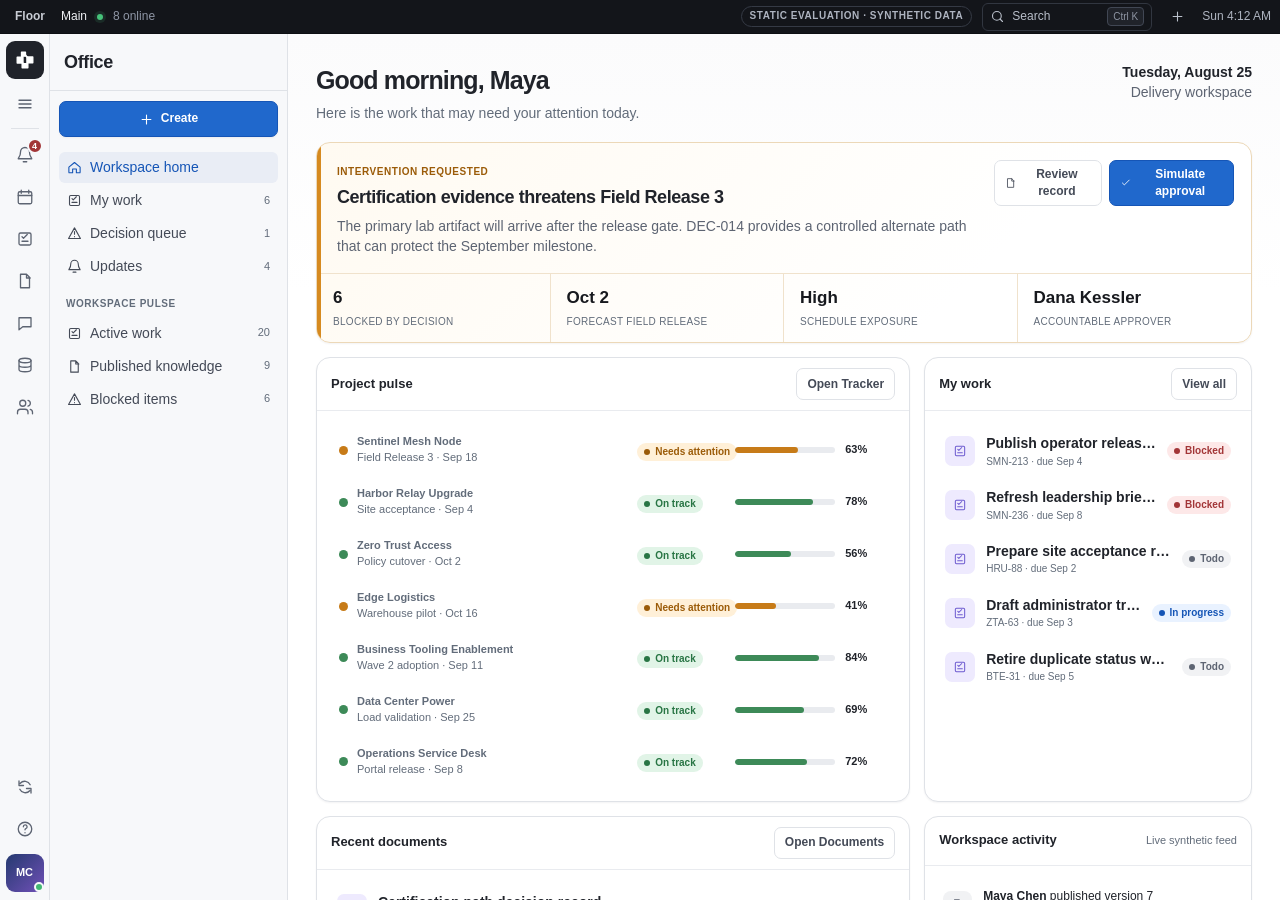
==== huly-demo.html @ 701b95dc "Add browser-only Huly-style evaluation workspace" ====
<!doctype html>
<html lang="en">
<head>
  <meta charset="utf-8">
  <meta name="viewport" content="width=device-width, initial-scale=1">
  <meta name="color-scheme" content="light">
  <meta http-equiv="Content-Security-Policy" content="default-src 'self'; img-src 'self' data:; style-src 'self' 'unsafe-inline'; script-src 'self'; connect-src 'none'; font-src 'self'; object-src 'none'; base-uri 'none'; form-action 'self'">
  <title>Huly-style Team Workspace — Static Evaluation</title>
  <link rel="stylesheet" href="huly-demo.css">
</head>
<body>
  <svg class="svg-sprite" aria-hidden="true">
    <symbol id="i-orbit" viewBox="0 0 24 24"><path d="M8.2 3.5h4.3v4.3H8.2zM14.1 8.7h6.4V15h-6.4zM3.5 9h6.3v6.3H3.5zM8.9 16.1h6.2v4.4H8.9z"/><path d="M11.8 5.7l4.7 5.7M7 12.2l5 6" fill="none" stroke="currentColor" stroke-width="1.7"/></symbol>
    <symbol id="i-menu" viewBox="0 0 24 24"><path d="M4 7h16M4 12h16M4 17h16"/></symbol>
    <symbol id="i-home" viewBox="0 0 24 24"><path d="M3 11.5L12 4l9 7.5v8a1 1 0 0 1-1 1h-5v-6H9v6H4a1 1 0 0 1-1-1z"/></symbol>
    <symbol id="i-bell" viewBox="0 0 24 24"><path d="M18 8a6 6 0 0 0-12 0c0 7-3 7-3 9h18c0-2-3-2-3-9M9.7 21h4.6"/></symbol>
    <symbol id="i-calendar" viewBox="0 0 24 24"><rect x="3" y="5" width="18" height="16" rx="2"/><path d="M7 3v4M17 3v4M3 10h18"/></symbol>
    <symbol id="i-tracker" viewBox="0 0 24 24"><rect x="4" y="4" width="16" height="16" rx="2"/><path d="M8 9l2 2 5-5M8 15h8"/></symbol>
    <symbol id="i-file" viewBox="0 0 24 24"><path d="M6 3h8l4 4v14H6zM14 3v5h5"/></symbol>
    <symbol id="i-chat" viewBox="0 0 24 24"><path d="M4 5h16v12H9l-5 4z"/></symbol>
    <symbol id="i-drive" viewBox="0 0 24 24"><ellipse cx="12" cy="6" rx="8" ry="3"/><path d="M4 6v6c0 1.7 3.6 3 8 3s8-1.3 8-3V6M4 12v6c0 1.7 3.6 3 8 3s8-1.3 8-3v-6"/></symbol>
    <symbol id="i-users" viewBox="0 0 24 24"><path d="M16 21v-2a4 4 0 0 0-4-4H6a4 4 0 0 0-4 4v2M9 11a4 4 0 1 0 0-8 4 4 0 0 0 0 8M22 21v-2a4 4 0 0 0-3-3.9M16 3.1a4 4 0 0 1 0 7.8"/></symbol>
    <symbol id="i-search" viewBox="0 0 24 24"><circle cx="11" cy="11" r="7"/><path d="M20 20l-4-4"/></symbol>
    <symbol id="i-plus" viewBox="0 0 24 24"><path d="M12 5v14M5 12h14"/></symbol>
    <symbol id="i-close" viewBox="0 0 24 24"><path d="M6 6l12 12M18 6L6 18"/></symbol>
    <symbol id="i-chevron" viewBox="0 0 24 24"><path d="M9 18l6-6-6-6"/></symbol>
    <symbol id="i-down" viewBox="0 0 24 24"><path d="M6 9l6 6 6-6"/></symbol>
    <symbol id="i-more" viewBox="0 0 24 24"><circle cx="5" cy="12" r="1"/><circle cx="12" cy="12" r="1"/><circle cx="19" cy="12" r="1"/></symbol>
    <symbol id="i-filter" viewBox="0 0 24 24"><path d="M4 6h16M7 12h10M10 18h4"/></symbol>
    <symbol id="i-list" viewBox="0 0 24 24"><path d="M9 6h11M9 12h11M9 18h11M4 6h.01M4 12h.01M4 18h.01"/></symbol>
    <symbol id="i-grid" viewBox="0 0 24 24"><rect x="4" y="4" width="6" height="6"/><rect x="14" y="4" width="6" height="6"/><rect x="4" y="14" width="6" height="6"/><rect x="14" y="14" width="6" height="6"/></symbol>
    <symbol id="i-clock" viewBox="0 0 24 24"><circle cx="12" cy="12" r="9"/><path d="M12 7v5l3 2"/></symbol>
    <symbol id="i-link" viewBox="0 0 24 24"><path d="M10 13a5 5 0 0 0 7.1.1l2-2a5 5 0 0 0-7.1-7.1l-1.1 1.1M14 11a5 5 0 0 0-7.1-.1l-2 2A5 5 0 0 0 12 20l1.1-1.1"/></symbol>
    <symbol id="i-star" viewBox="0 0 24 24"><path d="M12 3l2.8 5.7 6.2.9-4.5 4.4 1.1 6.2-5.6-3-5.6 3 1.1-6.2L3 9.6l6.2-.9z"/></symbol>
    <symbol id="i-history" viewBox="0 0 24 24"><path d="M3 12a9 9 0 1 0 3-6.7L3 8M3 3v5h5M12 7v5l4 2"/></symbol>
    <symbol id="i-paperclip" viewBox="0 0 24 24"><path d="M21 11.5L12.5 20a6 6 0 0 1-8.5-8.5L13 2.6a4 4 0 0 1 5.7 5.7l-9 9a2 2 0 0 1-2.8-2.8l8.2-8.2"/></symbol>
    <symbol id="i-check" viewBox="0 0 24 24"><path d="M5 12l4 4L19 6"/></symbol>
    <symbol id="i-alert" viewBox="0 0 24 24"><path d="M12 3L2.5 20h19zM12 9v4M12 17h.01"/></symbol>
    <symbol id="i-edit" viewBox="0 0 24 24"><path d="M4 20h4L19 9l-4-4L4 16zM13.5 6.5l4 4"/></symbol>
    <symbol id="i-send" viewBox="0 0 24 24"><path d="M3 11.5L21 3l-7 18-2.7-7.3zM11.3 13.7L21 3"/></symbol>
    <symbol id="i-reset" viewBox="0 0 24 24"><path d="M4 4v6h6M20 20v-6h-6M5.1 15a8 8 0 0 0 13.2 2M18.9 9A8 8 0 0 0 5.7 7"/></symbol>
    <symbol id="i-help" viewBox="0 0 24 24"><circle cx="12" cy="12" r="9"/><path d="M9.8 9a2.5 2.5 0 1 1 3.3 2.4c-.8.4-1.1.9-1.1 1.6M12 17h.01"/></symbol>
    <symbol id="i-spark" viewBox="0 0 24 24"><path d="M12 2l1.4 5.6L19 9l-5.6 1.4L12 16l-1.4-5.6L5 9l5.6-1.4zM19 16l.7 2.3L22 19l-2.3.7L19 22l-.7-2.3L16 19l2.3-.7z"/></symbol>
    <symbol id="i-component" viewBox="0 0 24 24"><path d="M12 2l4 3-4 3-4-3zM4 10l4 3-4 3-4-3zM20 10l4 3-4 3-4-3zM12 16l4 3-4 3-4-3z" transform="translate(0 -1) scale(.92) translate(1 1)"/></symbol>
    <symbol id="i-milestone" viewBox="0 0 24 24"><path d="M5 21V4M6 5h11l-2 4 2 4H6"/></symbol>
    <symbol id="i-template" viewBox="0 0 24 24"><rect x="4" y="3" width="16" height="18" rx="2"/><path d="M8 8h8M8 12h8M8 16h5"/></symbol>
  </svg>

  <div class="demo-app" id="demo-app">
    <header class="topbar">
      <div class="topbar-context">
        <button class="topbar-floor" type="button" data-action="go-office">Floor</button>
        <span>Main</span>
        <span class="presence-dot" aria-hidden="true"></span>
        <span class="presence-copy">8 online</span>
      </div>
      <div class="topbar-actions">
        <span class="demo-boundary">Static evaluation · synthetic data</span>
        <button class="icon-button search-trigger" type="button" data-action="global-search" aria-label="Search"><svg><use href="#i-search"></use></svg><span>Search</span><kbd>Ctrl K</kbd></button>
        <button class="icon-button" type="button" data-action="quick-create" aria-label="Create"><svg><use href="#i-plus"></use></svg></button>
        <span class="clock-copy" id="demo-clock">Tue 9:41</span>
      </div>
    </header>

    <div class="workspace-shell">
      <nav class="app-rail" aria-label="Workspace modules">
        <button class="brand-mark" type="button" data-module="office" aria-label="Office"><svg><use href="#i-orbit"></use></svg></button>
        <button class="rail-button" type="button" data-action="toggle-panel" aria-label="Toggle navigation" aria-controls="module-panel" aria-expanded="true"><svg><use href="#i-menu"></use></svg></button>
        <div class="rail-separator"></div>
        <button class="rail-button" type="button" data-module="inbox" aria-label="Inbox"><svg><use href="#i-bell"></use></svg><span class="rail-badge" id="inbox-badge">4</span></button>
        <button class="rail-button" type="button" data-module="planner" aria-label="Planner"><svg><use href="#i-calendar"></use></svg></button>
        <button class="rail-button" type="button" data-module="tracker" aria-label="Tracker"><svg><use href="#i-tracker"></use></svg></button>
        <button class="rail-button" type="button" data-module="documents" aria-label="Documents"><svg><use href="#i-file"></use></svg></button>
        <button class="rail-button" type="button" data-module="chat" aria-label="Chat"><svg><use href="#i-chat"></use></svg></button>
        <button class="rail-button" type="button" data-module="drive" aria-label="Drive"><svg><use href="#i-drive"></use></svg></button>
        <button class="rail-button" type="button" data-module="team" aria-label="Team"><svg><use href="#i-users"></use></svg></button>
        <div class="rail-spacer"></div>
        <button class="rail-button" type="button" data-action="reset-demo" aria-label="Reset demonstration"><svg><use href="#i-reset"></use></svg></button>
        <button class="rail-button" type="button" data-action="show-help" aria-label="Demo help"><svg><use href="#i-help"></use></svg></button>
        <button class="avatar-button" type="button" data-module="team" aria-label="Maya Chen profile"><span>MC</span><i></i></button>
      </nav>

      <aside class="module-panel" id="module-panel" aria-label="Module navigation"></aside>
      <main class="module-content" id="module-content" tabindex="-1"></main>
    </div>
  </div>

  <div class="overlay drawer-overlay" id="drawer-overlay" hidden>
    <button class="overlay-scrim" type="button" data-action="close-drawer" aria-label="Close details"></button>
    <aside class="detail-drawer" id="detail-drawer" role="dialog" aria-modal="true" aria-labelledby="drawer-title"></aside>
  </div>

  <div class="overlay modal-overlay" id="modal-overlay" hidden>
    <button class="overlay-scrim" type="button" data-action="close-modal" aria-label="Close dialog"></button>
    <section class="modal-card" id="modal-card" role="dialog" aria-modal="true" aria-labelledby="modal-title"></section>
  </div>

  <div class="toast-region" id="toast-region" aria-live="polite" aria-atomic="true"></div>
  <script src="huly-demo.js"></script>
</body>
</html>
---- huly-demo.css ----
:root {
  --ink-950: #17191e;
  --ink-900: #20232a;
  --ink-800: #2e323b;
  --ink-700: #444a57;
  --ink-600: #5d6472;
  --ink-500: #626c7a;
  --ink-400: #6f7987;
  --ink-300: #c4c9d1;
  --ink-200: #dfe2e7;
  --ink-150: #e9ebef;
  --ink-100: #f1f2f4;
  --ink-50: #f7f8fa;
  --paper: #ffffff;
  --blue-700: #1555b6;
  --blue-600: #2068cc;
  --blue-500: #397ee1;
  --blue-100: #e9f2ff;
  --blue-50: #f4f8ff;
  --violet-600: #6d5bd0;
  --violet-100: #eeeafe;
  --teal-700: #176f65;
  --teal-100: #dff4ef;
  --amber-700: #9b5b08;
  --amber-100: #fff0d8;
  --red-700: #a23537;
  --red-100: #fde8e8;
  --green-700: #287544;
  --green-100: #e1f4e7;
  --shadow-xs: 0 1px 2px rgb(21 24 31 / 5%);
  --shadow-sm: 0 4px 14px rgb(21 24 31 / 8%);
  --shadow-md: 0 18px 50px rgb(21 24 31 / 16%);
  --radius-sm: 6px;
  --radius-md: 10px;
  --radius-lg: 14px;
  --topbar-height: 34px;
  --rail-width: 50px;
  --panel-width: 238px;
  --font-ui: "Segoe UI Variable", "Segoe UI", Inter, ui-sans-serif, -apple-system, BlinkMacSystemFont, sans-serif;
}

* {
  box-sizing: border-box;
}

html,
body {
  min-width: 320px;
  min-height: 100%;
  margin: 0;
  background: var(--ink-100);
  color: var(--ink-900);
  font-family: var(--font-ui);
  font-size: 14px;
  line-height: 1.45;
}

body {
  min-height: 100vh;
  overflow: hidden;
}

button,
input,
select,
textarea {
  color: inherit;
  font: inherit;
}

button {
  cursor: pointer;
}

button:focus-visible,
input:focus-visible,
select:focus-visible,
textarea:focus-visible,
[tabindex]:focus-visible {
  outline: 2px solid var(--blue-500);
  outline-offset: 2px;
}

a {
  color: var(--blue-700);
  text-decoration: none;
}

svg {
  width: 18px;
  height: 18px;
  fill: none;
  stroke: currentColor;
  stroke-linecap: round;
  stroke-linejoin: round;
  stroke-width: 1.75;
}

.svg-sprite {
  position: absolute;
  width: 0;
  height: 0;
  overflow: hidden;
}

.demo-app {
  min-height: 100vh;
  background: var(--paper);
}

.topbar {
  position: relative;
  z-index: 20;
  display: flex;
  height: var(--topbar-height);
  align-items: center;
  justify-content: space-between;
  border-bottom: 1px solid #0d0f13;
  background: #13151a;
  color: #eef0f4;
  font-size: 12px;
}

.topbar-context,
.topbar-actions {
  display: flex;
  height: 100%;
  align-items: center;
  gap: 10px;
}

.topbar-context {
  padding-left: 9px;
}

.topbar-floor {
  border: 0;
  background: transparent;
  color: #c8ccd4;
  font-weight: 650;
}

.topbar-floor:hover {
  color: white;
}

.presence-dot {
  width: 6px;
  height: 6px;
  border-radius: 50%;
  background: #46c27a;
  box-shadow: 0 0 0 3px rgb(70 194 122 / 13%);
}

.presence-copy {
  color: #8f96a5;
}

.topbar-actions {
  padding-right: 9px;
}

.demo-boundary {
  display: inline-flex;
  align-items: center;
  border: 1px solid #353a45;
  border-radius: 999px;
  padding: 2px 8px;
  color: #aeb4c0;
  font-size: 10px;
  font-weight: 700;
  letter-spacing: .055em;
  text-transform: uppercase;
}

.icon-button {
  display: inline-flex;
  min-width: 30px;
  height: 28px;
  align-items: center;
  justify-content: center;
  gap: 7px;
  border: 0;
  border-radius: var(--radius-sm);
  background: transparent;
  color: #bac0cb;
}

.icon-button:hover {
  background: #242832;
  color: white;
}

.icon-button svg {
  width: 15px;
  height: 15px;
}

.search-trigger {
  min-width: 170px;
  justify-content: flex-start;
  border: 1px solid #313640;
  padding: 0 7px;
}

.search-trigger span {
  color: #b8bec9;
}

.search-trigger kbd {
  margin-left: auto;
  border: 1px solid #414754;
  border-radius: 4px;
  padding: 0 5px;
  background: #20232a;
  color: #8e95a3;
  font: 10px/17px var(--font-ui);
}

.clock-copy {
  min-width: 58px;
  color: #aeb4c0;
  text-align: right;
}

.workspace-shell {
  display: grid;
  height: calc(100vh - var(--topbar-height));
  grid-template-columns: var(--rail-width) var(--panel-width) minmax(0, 1fr);
  overflow: hidden;
}

.app-rail {
  z-index: 12;
  display: flex;
  min-height: 0;
  flex-direction: column;
  align-items: center;
  gap: 4px;
  border-right: 1px solid var(--ink-200);
  background: var(--ink-50);
  padding: 7px 5px 8px;
}

.brand-mark,
.rail-button,
.avatar-button {
  position: relative;
  display: grid;
  width: 38px;
  height: 38px;
  flex: 0 0 auto;
  place-items: center;
  border: 0;
  border-radius: 9px;
  background: transparent;
  color: var(--ink-600);
}

.brand-mark {
  margin-bottom: 2px;
  background: var(--ink-900);
  color: white;
}

.brand-mark svg {
  width: 22px;
  height: 22px;
  fill: currentColor;
  stroke-width: 1.5;
}

.rail-button:hover,
.rail-button.is-active {
  background: var(--ink-150);
  color: var(--ink-900);
}

.rail-button.is-active::before {
  position: absolute;
  left: -5px;
  width: 3px;
  height: 22px;
  border-radius: 0 3px 3px 0;
  background: var(--blue-600);
  content: "";
}

.rail-separator {
  width: 28px;
  height: 1px;
  margin: 1px 0 3px;
  background: var(--ink-200);
}

.rail-badge {
  position: absolute;
  top: 2px;
  right: 1px;
  display: grid;
  min-width: 16px;
  height: 16px;
  place-items: center;
  border: 2px solid var(--ink-50);
  border-radius: 999px;
  background: var(--red-700);
  color: white;
  font-size: 9px;
  font-style: normal;
  font-weight: 750;
  line-height: 1;
}

.rail-spacer {
  flex: 1;
}

.avatar-button {
  margin-top: 2px;
  background: linear-gradient(135deg, #253a70, #7050b7);
  color: white;
  font-size: 11px;
  font-weight: 750;
}

.avatar-button i {
  position: absolute;
  right: 0;
  bottom: 0;
  width: 10px;
  height: 10px;
  border: 2px solid var(--ink-50);
  border-radius: 50%;
  background: #41b773;
}

.module-panel {
  min-width: 0;
  overflow: hidden auto;
  border-right: 1px solid var(--ink-200);
  background: var(--ink-50);
  scrollbar-width: thin;
}

.module-panel-head {
  position: sticky;
  top: 0;
  z-index: 3;
  display: flex;
  min-height: 57px;
  align-items: center;
  justify-content: space-between;
  border-bottom: 1px solid var(--ink-200);
  background: rgb(247 248 250 / 96%);
  padding: 0 14px;
  backdrop-filter: blur(8px);
}

.module-panel-head h1 {
  margin: 0;
  font-size: 18px;
  letter-spacing: -.02em;
}

.panel-body {
  padding: 10px 9px 20px;
}

.primary-action {
  display: flex;
  width: 100%;
  height: 36px;
  align-items: center;
  justify-content: center;
  gap: 7px;
  border: 1px solid var(--blue-700);
  border-radius: 7px;
  background: var(--blue-600);
  box-shadow: var(--shadow-xs);
  color: white;
  font-size: 12px;
  font-weight: 680;
}

.primary-action:hover {
  background: var(--blue-700);
}

.primary-action svg {
  width: 15px;
  height: 15px;
}

.panel-section {
  margin-top: 15px;
}

.panel-section-label {
  display: flex;
  align-items: center;
  justify-content: space-between;
  margin: 0 7px 6px;
  color: var(--ink-500);
  font-size: 10px;
  font-weight: 760;
  letter-spacing: .055em;
  text-transform: uppercase;
}

.panel-add {
  display: grid;
  width: 22px;
  height: 22px;
  place-items: center;
  border: 0;
  border-radius: 5px;
  background: transparent;
  color: var(--ink-500);
}

.panel-add:hover {
  background: var(--ink-150);
  color: var(--ink-900);
}

.panel-add svg {
  width: 13px;
  height: 13px;
}

.panel-nav,
.project-tree,
.channel-list,
.page-tree {
  display: grid;
  gap: 2px;
}

.panel-row,
.project-row,
.tree-row,
.channel-row {
  display: flex;
  width: 100%;
  min-height: 31px;
  align-items: center;
  gap: 8px;
  border: 0;
  border-radius: 6px;
  background: transparent;
  color: var(--ink-700);
  padding: 5px 8px;
  text-align: left;
}

.panel-row:hover,
.panel-row.is-active,
.project-row:hover,
.project-row.is-active,
.tree-row:hover,
.tree-row.is-active,
.channel-row:hover,
.channel-row.is-active {
  background: #e9edf5;
  color: var(--ink-950);
}

.panel-row.is-active,
.project-row.is-active,
.tree-row.is-active,
.channel-row.is-active {
  color: var(--blue-700);
}

.panel-row svg,
.tree-row svg,
.channel-row svg {
  width: 15px;
  height: 15px;
  flex: 0 0 auto;
}

.row-count {
  margin-left: auto;
  color: var(--ink-500);
  font-size: 11px;
  font-variant-numeric: tabular-nums;
}

.project-row {
  font-size: 12px;
  font-weight: 650;
}

.project-color {
  width: 16px;
  height: 16px;
  flex: 0 0 auto;
  border: 1px solid rgb(0 0 0 / 7%);
  border-radius: 4px;
  background: var(--project-color, #dde5f5);
}

.project-name,
.tree-row span,
.channel-row span {
  min-width: 0;
  overflow: hidden;
  text-overflow: ellipsis;
  white-space: nowrap;
}

.project-subnav {
  display: grid;
  gap: 1px;
  margin: 1px 0 5px 17px;
  padding-left: 7px;
  border-left: 1px solid var(--ink-200);
}

.project-subnav .tree-row {
  min-height: 28px;
  font-size: 11px;
}

.tree-indent-1 {
  padding-left: 22px;
}

.tree-indent-2 {
  padding-left: 38px;
}

.channel-hash {
  width: 17px;
  color: var(--ink-500);
  font-weight: 700;
  text-align: center;
}

.module-content {
  min-width: 0;
  overflow: auto;
  background: var(--paper);
  scrollbar-width: thin;
}

.content-page {
  min-height: 100%;
  background: var(--paper);
}

.content-header {
  position: sticky;
  top: 0;
  z-index: 8;
  display: flex;
  min-height: 57px;
  align-items: center;
  justify-content: space-between;
  gap: 16px;
  border-bottom: 1px solid var(--ink-200);
  background: rgb(255 255 255 / 95%);
  padding: 0 18px;
  backdrop-filter: blur(10px);
}

.header-title-wrap {
  min-width: 0;
}

.content-header h2 {
  margin: 0;
  overflow: hidden;
  font-size: 17px;
  font-weight: 690;
  letter-spacing: -.018em;
  text-overflow: ellipsis;
  white-space: nowrap;
}

.header-eyebrow {
  margin-bottom: 1px;
  color: var(--ink-500);
  font-size: 10px;
  font-weight: 720;
  letter-spacing: .04em;
  text-transform: uppercase;
}

.header-actions,
.toolbar-actions,
.inline-actions {
  display: flex;
  align-items: center;
  gap: 7px;
}

.button,
.ghost-button,
.soft-button,
.danger-button {
  display: inline-flex;
  min-height: 32px;
  align-items: center;
  justify-content: center;
  gap: 6px;
  border-radius: 7px;
  padding: 5px 10px;
  font-size: 12px;
  font-weight: 640;
}

.button {
  border: 1px solid var(--blue-700);
  background: var(--blue-600);
  color: white;
}

.button:hover {
  background: var(--blue-700);
}

.ghost-button {
  border: 1px solid var(--ink-200);
  background: var(--paper);
  color: var(--ink-700);
}

.ghost-button:hover,
.ghost-button.is-active {
  border-color: var(--ink-300);
  background: var(--ink-50);
  color: var(--ink-950);
}

.soft-button {
  border: 1px solid var(--blue-100);
  background: var(--blue-50);
  color: var(--blue-700);
}

.danger-button {
  border: 1px solid #ecc1c2;
  background: #fff6f6;
  color: var(--red-700);
}

.button svg,
.ghost-button svg,
.soft-button svg,
.danger-button svg {
  width: 14px;
  height: 14px;
}

.content-tabs {
  display: flex;
  min-height: 43px;
  align-items: flex-end;
  gap: 4px;
  border-bottom: 1px solid var(--ink-200);
  padding: 0 17px;
}

.tab-button {
  position: relative;
  min-height: 42px;
  border: 0;
  background: transparent;
  color: var(--ink-500);
  padding: 0 12px;
  font-size: 12px;
}

.tab-button:hover {
  color: var(--ink-900);
}

.tab-button.is-active {
  color: var(--ink-950);
  font-weight: 670;
}

.tab-button.is-active::after {
  position: absolute;
  right: 8px;
  bottom: -1px;
  left: 8px;
  height: 2px;
  border-radius: 2px 2px 0 0;
  background: var(--blue-600);
  content: "";
}

.content-toolbar {
  display: flex;
  min-height: 48px;
  align-items: center;
  justify-content: space-between;
  gap: 12px;
  padding: 8px 18px;
}

.inline-search {
  position: relative;
  display: flex;
  width: min(360px, 44vw);
  align-items: center;
}

.inline-search svg {
  position: absolute;
  left: 10px;
  width: 15px;
  height: 15px;
  color: var(--ink-400);
}

.inline-search input {
  width: 100%;
  height: 32px;
  border: 1px solid var(--ink-200);
  border-radius: 7px;
  background: var(--paper);
  padding: 0 10px 0 33px;
}

.inline-search input::placeholder {
  color: var(--ink-400);
}

.content-body {
  padding: 18px;
}

.muted {
  color: var(--ink-500);
}

.tiny {
  font-size: 11px;
}

.empty-state {
  display: grid;
  min-height: 240px;
  place-items: center;
  color: var(--ink-500);
  text-align: center;
}

.office-page {
  background: linear-gradient(180deg, #fbfbfc 0, #fff 260px);
}

.office-hero {
  display: flex;
  align-items: flex-start;
  justify-content: space-between;
  gap: 24px;
  padding: 28px 28px 18px;
}

.office-hero h2 {
  margin: 0 0 5px;
  font-size: 25px;
  letter-spacing: -.035em;
}

.office-hero p {
  margin: 0;
  color: var(--ink-500);
}

.office-date {
  min-width: 145px;
  color: var(--ink-600);
  text-align: right;
}

.office-date strong {
  display: block;
  color: var(--ink-900);
  font-size: 14px;
}

.office-grid {
  display: grid;
  grid-template-columns: minmax(0, 1.45fr) minmax(290px, .8fr);
  gap: 14px;
  padding: 0 28px 28px;
}

.card {
  min-width: 0;
  border: 1px solid var(--ink-200);
  border-radius: var(--radius-lg);
  background: var(--paper);
  box-shadow: var(--shadow-xs);
}

.card-header {
  display: flex;
  min-height: 49px;
  align-items: center;
  justify-content: space-between;
  gap: 12px;
  border-bottom: 1px solid var(--ink-150);
  padding: 10px 14px;
}

.card-header h3,
.card-header h4 {
  margin: 0;
  font-size: 13px;
  font-weight: 690;
}

.card-body {
  padding: 14px;
}

.span-two {
  grid-column: 1 / -1;
}

.priority-callout {
  position: relative;
  overflow: hidden;
  border-color: #ecd8b8;
  background: linear-gradient(135deg, #fffaf1, #fff 70%);
}

.priority-callout::before {
  position: absolute;
  top: 0;
  bottom: 0;
  left: 0;
  width: 4px;
  background: #d68a20;
  content: "";
}

.priority-main {
  display: flex;
  align-items: flex-start;
  justify-content: space-between;
  gap: 16px;
  padding: 17px 17px 16px 20px;
}

.priority-main h3 {
  margin: 4px 0 6px;
  font-size: 18px;
  letter-spacing: -.025em;
}

.priority-main p {
  max-width: 740px;
  margin: 0;
  color: var(--ink-600);
}

.eyebrow {
  color: var(--amber-700);
  font-size: 10px;
  font-weight: 760;
  letter-spacing: .055em;
  text-transform: uppercase;
}

.metric-strip {
  display: grid;
  grid-template-columns: repeat(4, minmax(0, 1fr));
  border-top: 1px solid #f0e2cc;
}

.metric {
  min-width: 0;
  padding: 12px 16px;
  border-right: 1px solid #f0e2cc;
}

.metric:last-child {
  border-right: 0;
}

.metric strong {
  display: block;
  color: var(--ink-950);
  font-size: 17px;
  font-variant-numeric: tabular-nums;
}

.metric span {
  color: var(--ink-500);
  font-size: 10px;
  letter-spacing: .03em;
  text-transform: uppercase;
}

.project-pulse-list,
.activity-list,
.document-list,
.my-work-list {
  display: grid;
  gap: 2px;
}

.pulse-row,
.activity-row,
.document-row,
.my-work-row {
  display: grid;
  min-width: 0;
  align-items: center;
  border-radius: 8px;
}

.pulse-row {
  width: 100%;
  grid-template-columns: minmax(160px, 1fr) 88px 100px 42px;
  gap: 10px;
  border: 0;
  background: transparent;
  color: inherit;
  padding: 9px 8px;
  text-align: left;
}

.pulse-row:hover,
.document-row:hover,
.my-work-row:hover {
  background: var(--ink-50);
}

.pulse-project {
  display: flex;
  min-width: 0;
  align-items: center;
  gap: 9px;
}

.pulse-project strong,
.pulse-project span {
  display: block;
  overflow: hidden;
  text-overflow: ellipsis;
  white-space: nowrap;
}

.pulse-project span {
  color: var(--ink-500);
  font-size: 11px;
}

.health-dot {
  width: 9px;
  height: 9px;
  flex: 0 0 auto;
  border-radius: 50%;
  background: var(--health-color, var(--green-700));
}

.progress-track {
  height: 6px;
  overflow: hidden;
  border-radius: 999px;
  background: var(--ink-150);
}

.progress-track span {
  display: block;
  width: var(--progress, 0%);
  height: 100%;
  border-radius: inherit;
  background: var(--progress-color, var(--blue-500));
}

.status-pill,
.tag,
.type-pill,
.file-type,
.priority-pill {
  display: inline-flex;
  width: fit-content;
  align-items: center;
  gap: 5px;
  border-radius: 999px;
  padding: 3px 7px;
  font-size: 10px;
  font-weight: 650;
  line-height: 1.2;
  white-space: nowrap;
}

.status-pill::before,
.type-pill::before {
  width: 6px;
  height: 6px;
  border-radius: 50%;
  background: currentColor;
  content: "";
}

.status-amber {
  background: var(--amber-100);
  color: var(--amber-700);
}

.status-green {
  background: var(--green-100);
  color: var(--green-700);
}

.status-blue {
  background: var(--blue-100);
  color: var(--blue-700);
}

.status-red {
  background: var(--red-100);
  color: var(--red-700);
}

.status-gray {
  background: var(--ink-100);
  color: var(--ink-600);
}

.activity-row {
  grid-template-columns: 31px minmax(0, 1fr) auto;
  gap: 9px;
  padding: 8px 4px;
}

.activity-icon {
  display: grid;
  width: 29px;
  height: 29px;
  place-items: center;
  border-radius: 8px;
  background: var(--ink-100);
  color: var(--ink-600);
}

.activity-icon svg {
  width: 14px;
  height: 14px;
}

.activity-copy {
  min-width: 0;
  font-size: 12px;
}

.activity-copy strong {
  font-weight: 680;
}

.activity-copy p {
  margin: 1px 0 0;
  overflow: hidden;
  color: var(--ink-500);
  text-overflow: ellipsis;
  white-space: nowrap;
}

.activity-time {
  color: var(--ink-400);
  font-size: 10px;
  white-space: nowrap;
}

.document-row,
.my-work-row {
  grid-template-columns: 32px minmax(0, 1fr) auto;
  gap: 9px;
  padding: 8px 6px;
  text-align: left;
}

.document-row {
  border: 0;
  background: transparent;
}

.doc-icon {
  display: grid;
  width: 30px;
  height: 30px;
  place-items: center;
  border-radius: 7px;
  background: var(--violet-100);
  color: var(--violet-600);
}

.doc-icon svg {
  width: 14px;
  height: 14px;
}

.row-primary {
  min-width: 0;
}

.row-primary strong,
.row-primary span {
  display: block;
  overflow: hidden;
  text-overflow: ellipsis;
  white-space: nowrap;
}

.row-primary span {
  margin-top: 1px;
  color: var(--ink-500);
  font-size: 10px;
}

.demo-path {
  display: grid;
  grid-template-columns: repeat(5, minmax(0, 1fr));
  gap: 8px;
}

.demo-step {
  min-width: 0;
  border: 1px solid var(--ink-200);
  border-radius: 9px;
  background: var(--paper);
  padding: 11px;
  text-align: left;
}

.demo-step:hover {
  border-color: #b7c9e7;
  background: var(--blue-50);
}

.demo-step b {
  display: grid;
  width: 23px;
  height: 23px;
  place-items: center;
  margin-bottom: 8px;
  border-radius: 7px;
  background: var(--ink-900);
  color: white;
  font-size: 10px;
}

.demo-step strong {
  display: block;
  margin-bottom: 3px;
  font-size: 11px;
}

.demo-step span {
  display: block;
  color: var(--ink-500);
  font-size: 10px;
  line-height: 1.35;
}

.issue-groups {
  display: grid;
  gap: 12px;
  padding: 0 18px 28px;
}

.issue-group {
  overflow: hidden;
  border: 1px solid var(--ink-200);
  border-radius: 9px;
  background: var(--paper);
}

.issue-group-head {
  display: flex;
  min-height: 38px;
  align-items: center;
  gap: 8px;
  border-bottom: 1px solid var(--ink-150);
  background: var(--group-bg, var(--ink-50));
  padding: 7px 11px;
  color: var(--ink-700);
  font-size: 11px;
  font-weight: 690;
}

.issue-group-head .health-dot {
  width: 8px;
  height: 8px;
}

.issue-table-head,
.issue-row {
  display: grid;
  grid-template-columns: 30px 76px minmax(250px, 1fr) minmax(130px, .55fr) 92px 76px 38px;
  align-items: center;
  gap: 8px;
}

.issue-table-head {
  min-height: 30px;
  border-bottom: 1px solid var(--ink-150);
  padding: 4px 11px;
  color: var(--ink-400);
  font-size: 9px;
  font-weight: 730;
  letter-spacing: .04em;
  text-transform: uppercase;
}

.issue-row {
  width: 100%;
  min-height: 43px;
  border: 0;
  border-bottom: 1px solid var(--ink-100);
  background: var(--paper);
  padding: 5px 11px;
  color: var(--ink-700);
  text-align: left;
}

.issue-row:last-child {
  border-bottom: 0;
}

.issue-row:hover {
  background: var(--blue-50);
}

.issue-check {
  display: grid;
  width: 22px;
  height: 22px;
  place-items: center;
  border: 1px solid var(--ink-300);
  border-radius: 50%;
  background: var(--paper);
  color: transparent;
}

.issue-check:hover,
.issue-check.is-complete {
  border-color: var(--green-700);
  background: var(--green-100);
  color: var(--green-700);
}

.issue-check svg {
  width: 12px;
  height: 12px;
}

.issue-key {
  color: var(--ink-500);
  font-size: 10px;
  font-weight: 680;
  font-variant-numeric: tabular-nums;
}

.issue-title {
  min-width: 0;
  overflow: hidden;
  color: var(--ink-900);
  font-size: 12px;
  font-weight: 560;
  text-overflow: ellipsis;
  white-space: nowrap;
}

.tag-list {
  display: flex;
  min-width: 0;
  gap: 4px;
  overflow: hidden;
}

.tag {
  background: var(--ink-100);
  color: var(--ink-600);
  font-size: 9px;
}

.tag.tag-blue {
  background: var(--blue-100);
  color: var(--blue-700);
}

.tag.tag-violet {
  background: var(--violet-100);
  color: var(--violet-600);
}

.tag.tag-amber {
  background: var(--amber-100);
  color: var(--amber-700);
}

.due-date,
.estimate {
  color: var(--ink-500);
  font-size: 10px;
  white-space: nowrap;
}

.assignee-avatar,
.member-avatar {
  display: grid;
  width: 25px;
  height: 25px;
  flex: 0 0 auto;
  place-items: center;
  border-radius: 50%;
  background: var(--avatar-bg, #dbe5f5);
  color: var(--avatar-ink, #25365c);
  font-size: 9px;
  font-weight: 760;
}

.assignee-avatar {
  width: 25px;
  height: 25px;
  justify-self: end;
}

.board-wrap {
  overflow: auto;
  padding: 0 18px 28px;
}

.board {
  display: grid;
  min-width: 840px;
  grid-template-columns: repeat(4, minmax(200px, 1fr));
  gap: 10px;
}

.board-column {
  min-width: 0;
  border: 1px solid var(--ink-200);
  border-radius: 10px;
  background: var(--ink-50);
  padding: 8px;
}

.board-column-head {
  display: flex;
  align-items: center;
  justify-content: space-between;
  padding: 3px 3px 8px;
  color: var(--ink-600);
  font-size: 11px;
  font-weight: 680;
}

.board-cards {
  display: grid;
  min-height: 90px;
  align-content: start;
  gap: 7px;
  border-radius: 8px;
}

.board-cards.is-dragover {
  outline: 2px dashed var(--blue-500);
  outline-offset: 2px;
}

.board-card {
  border: 1px solid var(--ink-200);
  border-radius: 9px;
  background: var(--paper);
  box-shadow: var(--shadow-xs);
  padding: 10px;
  cursor: grab;
}

.board-card:active {
  cursor: grabbing;
}

.board-card:hover {
  border-color: #bcc8da;
  box-shadow: var(--shadow-sm);
}

.board-card-key {
  color: var(--ink-400);
  font-size: 9px;
  font-weight: 700;
}

.board-card h4 {
  margin: 5px 0 9px;
  font-size: 12px;
  font-weight: 600;
}

.board-card-footer {
  display: flex;
  align-items: center;
  justify-content: space-between;
}

.document-layout {
  display: grid;
  min-height: calc(100vh - var(--topbar-height));
  grid-template-rows: 57px minmax(0, 1fr);
}

.document-workspace {
  display: grid;
  min-height: 0;
  grid-template-columns: minmax(0, 1fr) 265px;
}

.document-canvas {
  min-width: 0;
  overflow: auto;
  padding: 38px clamp(32px, 7vw, 96px) 80px;
}

.document-meta {
  display: flex;
  flex-wrap: wrap;
  align-items: center;
  gap: 7px;
  margin-bottom: 16px;
  color: var(--ink-500);
  font-size: 10px;
}

.document-title {
  max-width: 850px;
  margin: 0 0 24px;
  font-size: clamp(28px, 3vw, 42px);
  letter-spacing: -.045em;
  line-height: 1.08;
}

.document-content {
  max-width: 850px;
  color: #343842;
  font-size: 14px;
  line-height: 1.7;
}

.document-content h2 {
  margin: 31px 0 10px;
  color: var(--ink-950);
  font-size: 21px;
  letter-spacing: -.025em;
}

.document-content h3 {
  margin: 23px 0 8px;
  color: var(--ink-900);
  font-size: 16px;
}

.document-content p,
.document-content ul,
.document-content ol {
  margin: 0 0 13px;
}

.document-content li {
  margin: 4px 0;
}

.document-content blockquote {
  margin: 18px 0;
  border-left: 3px solid var(--blue-500);
  border-radius: 0 8px 8px 0;
  background: var(--blue-50);
  padding: 12px 16px;
  color: var(--ink-700);
}

.document-content table {
  width: 100%;
  margin: 17px 0;
  border-collapse: separate;
  border: 1px solid var(--ink-200);
  border-radius: 8px;
  border-spacing: 0;
  overflow: hidden;
  font-size: 12px;
}

.document-content table {
  display: block;
  max-width: 100%;
  overflow-x: auto;
}

.document-content th,
.document-content td {
  border-right: 1px solid var(--ink-200);
  border-bottom: 1px solid var(--ink-200);
  padding: 9px 10px;
  text-align: left;
}

.document-content th {
  background: var(--ink-50);
  font-weight: 680;
}

.document-content tr:last-child td {
  border-bottom: 0;
}

.document-content th:last-child,
.document-content td:last-child {
  border-right: 0;
}

.mention {
  border-radius: 4px;
  background: var(--blue-100);
  color: var(--blue-700);
  padding: 1px 4px;
  font-weight: 600;
}

.issue-link {
  display: inline-flex;
  align-items: center;
  gap: 5px;
  border: 1px solid var(--ink-200);
  border-radius: 6px;
  background: var(--paper);
  padding: 2px 6px;
  color: var(--blue-700);
  font-size: 11px;
  font-weight: 650;
}

.document-sidebar {
  overflow: auto;
  border-left: 1px solid var(--ink-200);
  background: var(--ink-50);
  padding: 16px;
}

.side-section {
  margin-bottom: 22px;
}

.side-section h4 {
  margin: 0 0 9px;
  color: var(--ink-700);
  font-size: 11px;
  font-weight: 720;
  letter-spacing: .03em;
  text-transform: uppercase;
}

.comment {
  display: grid;
  grid-template-columns: 28px minmax(0, 1fr);
  gap: 8px;
  margin-bottom: 13px;
}

.comment .member-avatar {
  width: 28px;
  height: 28px;
}

.comment-copy {
  min-width: 0;
  font-size: 11px;
}

.comment-copy strong {
  font-weight: 680;
}

.comment-copy time {
  margin-left: 4px;
  color: var(--ink-400);
  font-size: 9px;
}

.comment-copy p {
  margin: 3px 0 0;
  color: var(--ink-600);
}

.comment-composer {
  display: flex;
  gap: 6px;
}

.comment-composer input {
  min-width: 0;
  flex: 1;
  height: 31px;
  border: 1px solid var(--ink-200);
  border-radius: 7px;
  padding: 0 8px;
  font-size: 11px;
}

.editor-wrap {
  max-width: 850px;
}

.editor-toolbar {
  position: sticky;
  top: 58px;
  z-index: 4;
  display: flex;
  flex-wrap: wrap;
  gap: 4px;
  margin: -18px 0 16px;
  border: 1px solid var(--ink-200);
  border-radius: 8px;
  background: var(--paper);
  box-shadow: var(--shadow-sm);
  padding: 6px;
}

.editor-tool {
  display: grid;
  width: 29px;
  height: 28px;
  place-items: center;
  border: 0;
  border-radius: 5px;
  background: transparent;
  color: var(--ink-600);
  font-size: 12px;
  font-weight: 700;
}

.editor-tool:hover {
  background: var(--ink-100);
  color: var(--ink-950);
}

.editor-area {
  width: 100%;
  min-height: 470px;
  resize: vertical;
  border: 1px solid var(--ink-200);
  border-radius: 10px;
  background: var(--paper);
  padding: 18px;
  color: var(--ink-800);
  font: 14px/1.7 var(--font-ui);
}

.planner-shell {
  padding: 18px;
}

.planner-summary {
  display: grid;
  grid-template-columns: repeat(4, minmax(0, 1fr));
  gap: 9px;
  margin-bottom: 14px;
}

.summary-card {
  border: 1px solid var(--ink-200);
  border-radius: 10px;
  background: var(--paper);
  padding: 11px 12px;
}

.summary-card strong {
  display: block;
  font-size: 18px;
}

.summary-card span {
  color: var(--ink-500);
  font-size: 10px;
}

.week-grid {
  display: grid;
  min-width: 850px;
  grid-template-columns: 62px repeat(5, minmax(150px, 1fr));
  border: 1px solid var(--ink-200);
  border-radius: 12px;
  background: var(--paper);
  overflow: hidden;
}

.week-cell {
  min-height: 66px;
  border-right: 1px solid var(--ink-150);
  border-bottom: 1px solid var(--ink-150);
  padding: 6px;
}

.week-cell:nth-child(6n) {
  border-right: 0;
}

.week-head {
  min-height: 51px;
  background: var(--ink-50);
  color: var(--ink-500);
  font-size: 10px;
  font-weight: 690;
  text-align: center;
}

.week-head strong {
  display: block;
  color: var(--ink-900);
  font-size: 16px;
}

.time-cell {
  background: var(--ink-50);
  color: var(--ink-400);
  font-size: 9px;
  text-align: right;
}

.calendar-event {
  width: 100%;
  border: 0;
  border-left: 3px solid var(--event-color, var(--blue-500));
  border-radius: 6px;
  background: var(--event-bg, var(--blue-50));
  padding: 6px 7px;
  color: var(--ink-800);
  font-size: 10px;
  line-height: 1.3;
  text-align: left;
}

.calendar-event strong {
  display: block;
  margin-bottom: 2px;
  font-size: 10px;
}

.inbox-layout {
  display: grid;
  min-height: calc(100vh - var(--topbar-height) - 57px);
  grid-template-columns: minmax(0, 430px) minmax(340px, 1fr);
}

.notification-list {
  overflow: auto;
  border-right: 1px solid var(--ink-200);
}

.notification-row {
  display: grid;
  width: 100%;
  grid-template-columns: 10px 34px minmax(0, 1fr);
  gap: 9px;
  border: 0;
  border-bottom: 1px solid var(--ink-150);
  background: var(--paper);
  padding: 12px;
  text-align: left;
}

.notification-row:hover,
.notification-row.is-selected,
.notification-row.is-unread.is-selected {
  background: var(--blue-50);
}

.notification-row.is-unread {
  background: #fbfdff;
}

.unread-dot {
  width: 7px;
  height: 7px;
  margin-top: 10px;
  border-radius: 50%;
  background: transparent;
}

.is-unread .unread-dot {
  background: var(--blue-600);
}

.notification-icon {
  display: grid;
  width: 32px;
  height: 32px;
  place-items: center;
  border-radius: 9px;
  background: var(--ink-100);
  color: var(--ink-600);
}

.notification-icon svg {
  width: 15px;
  height: 15px;
}

.notification-copy {
  min-width: 0;
}

.notification-copy strong,
.notification-copy span {
  display: block;
}

.notification-copy strong {
  margin-bottom: 3px;
  color: var(--ink-900);
  font-size: 12px;
}

.notification-copy span {
  color: var(--ink-500);
  font-size: 10px;
}

.notification-preview {
  display: grid;
  place-items: center;
  background: var(--ink-50);
  padding: 34px;
}

.preview-card {
  width: min(570px, 100%);
  border: 1px solid var(--ink-200);
  border-radius: 14px;
  background: var(--paper);
  box-shadow: var(--shadow-sm);
  padding: 22px;
}

.preview-card h3 {
  margin: 10px 0 8px;
  font-size: 19px;
}

.preview-card p {
  margin: 0 0 16px;
  color: var(--ink-600);
}

.chat-layout {
  display: grid;
  height: calc(100vh - var(--topbar-height));
  grid-template-rows: 57px minmax(0, 1fr) auto;
}

.message-stream {
  overflow: auto;
  padding: 20px clamp(20px, 4vw, 56px);
}

.day-divider {
  display: flex;
  align-items: center;
  gap: 10px;
  margin: 8px 0 20px;
  color: var(--ink-400);
  font-size: 9px;
  font-weight: 700;
  letter-spacing: .045em;
  text-transform: uppercase;
}

.day-divider::before,
.day-divider::after {
  height: 1px;
  flex: 1;
  background: var(--ink-150);
  content: "";
}

.message {
  display: grid;
  max-width: 880px;
  grid-template-columns: 35px minmax(0, 1fr);
  gap: 10px;
  margin-bottom: 17px;
}

.message .member-avatar {
  width: 35px;
  height: 35px;
  font-size: 10px;
}

.message-head {
  display: flex;
  align-items: baseline;
  gap: 7px;
}

.message-head strong {
  font-size: 12px;
}

.message-head time {
  color: var(--ink-400);
  font-size: 9px;
}

.message-body p {
  margin: 4px 0 0;
  color: var(--ink-700);
  font-size: 12px;
}

.message-attachment {
  display: flex;
  width: fit-content;
  max-width: 100%;
  align-items: center;
  gap: 9px;
  margin-top: 8px;
  border: 1px solid var(--ink-200);
  border-radius: 8px;
  background: var(--ink-50);
  padding: 8px 10px;
  font-size: 11px;
}

.message-composer {
  display: flex;
  align-items: flex-end;
  gap: 8px;
  border-top: 1px solid var(--ink-200);
  background: var(--paper);
  padding: 12px clamp(20px, 4vw, 56px) 16px;
}

.message-composer textarea {
  min-height: 43px;
  max-height: 120px;
  flex: 1;
  resize: vertical;
  border: 1px solid var(--ink-200);
  border-radius: 10px;
  padding: 10px 12px;
  font-size: 12px;
}

.send-button {
  display: grid;
  width: 40px;
  height: 40px;
  place-items: center;
  border: 0;
  border-radius: 9px;
  background: var(--blue-600);
  color: white;
}

.drive-grid {
  display: grid;
  grid-template-columns: repeat(3, minmax(0, 1fr));
  gap: 10px;
  margin-bottom: 18px;
}

.drive-card {
  display: grid;
  grid-template-columns: 40px minmax(0, 1fr);
  gap: 10px;
  border: 1px solid var(--ink-200);
  border-radius: 10px;
  background: var(--paper);
  padding: 12px;
  text-align: left;
}

.drive-card:hover {
  border-color: #b7c8df;
  background: var(--blue-50);
}

.drive-icon {
  display: grid;
  width: 38px;
  height: 38px;
  place-items: center;
  border-radius: 9px;
  background: var(--violet-100);
  color: var(--violet-600);
}

.drive-icon svg {
  width: 18px;
  height: 18px;
}

.drive-card strong,
.drive-card span {
  display: block;
  overflow: hidden;
  text-overflow: ellipsis;
  white-space: nowrap;
}

.drive-card span {
  margin-top: 3px;
  color: var(--ink-500);
  font-size: 10px;
}

.file-table {
  overflow: hidden;
  border: 1px solid var(--ink-200);
  border-radius: 10px;
}

.file-row {
  display: grid;
  grid-template-columns: 38px minmax(220px, 1fr) 130px 100px 100px 32px;
  align-items: center;
  gap: 9px;
  min-height: 46px;
  border-bottom: 1px solid var(--ink-150);
  padding: 7px 10px;
}

.file-row:last-child {
  border-bottom: 0;
}

.file-row:hover {
  background: var(--ink-50);
}

.file-type {
  justify-content: center;
  border-radius: 5px;
  background: var(--ink-100);
  color: var(--ink-600);
  padding: 5px 4px;
  font-size: 8px;
}

.file-name {
  min-width: 0;
  overflow: hidden;
  font-size: 12px;
  font-weight: 570;
  text-overflow: ellipsis;
  white-space: nowrap;
}

.file-meta {
  color: var(--ink-500);
  font-size: 10px;
}

.team-grid {
  display: grid;
  grid-template-columns: repeat(3, minmax(220px, 1fr));
  gap: 10px;
}

.member-card {
  width: 100%;
  border: 1px solid var(--ink-200);
  border-radius: 11px;
  background: var(--paper);
  color: inherit;
  padding: 14px;
  text-align: left;
  transition: border-color .15s ease, box-shadow .15s ease, transform .15s ease;
}

.member-card:hover {
  border-color: #b8c9e0;
  box-shadow: var(--shadow-sm);
  transform: translateY(-1px);
}

.member-card-head {
  display: flex;
  align-items: center;
  gap: 10px;
}

.member-card .member-avatar {
  width: 42px;
  height: 42px;
  font-size: 12px;
}

.member-card h4 {
  margin: 0;
  font-size: 13px;
}

.member-card p {
  margin: 2px 0 0;
  color: var(--ink-500);
  font-size: 10px;
}

.member-stats {
  display: grid;
  grid-template-columns: 1fr 1fr;
  gap: 8px;
  margin: 14px 0 10px;
}

.member-stat {
  border-radius: 7px;
  background: var(--ink-50);
  padding: 7px 8px;
}

.member-stat strong,
.member-stat span {
  display: block;
}

.member-stat strong {
  font-size: 13px;
}

.member-stat span {
  color: var(--ink-500);
  font-size: 9px;
}

.document-decision {
  display: grid;
  max-width: 850px;
  grid-template-columns: 34px minmax(0, 1fr) auto;
  align-items: center;
  gap: 10px;
  margin-bottom: 24px;
  border: 1px solid #e7bf82;
  border-radius: 11px;
  background: #fff8ec;
  padding: 12px;
}

.document-decision.is-approved {
  border-color: #a8d2b5;
  background: #f0faf3;
}

.document-decision strong,
.document-decision small {
  display: block;
}

.document-decision strong {
  font-size: 12px;
}

.document-decision small {
  margin-top: 2px;
  color: var(--ink-600);
  font-size: 10px;
}

.compact-row {
  min-height: 42px;
  margin-bottom: 5px;
  border: 1px solid var(--ink-150);
  border-radius: 7px;
}

.editor-actions {
  margin-top: 12px;
}

.plain-button,
.issue-title-button {
  width: 100%;
  border: 0;
  background: transparent;
  color: inherit;
  padding: 0;
  text-align: left;
}

.issue-title-button:hover {
  color: var(--blue-700);
}

.planner-scroll {
  max-width: 100%;
  overflow-x: auto;
  padding-bottom: 8px;
}

.table-icon {
  width: 30px;
  height: 30px;
  color: var(--ink-400);
}

.table-icon:hover,
.table-icon.is-active {
  background: var(--blue-100);
  color: var(--blue-700);
}

.drive-card.is-active {
  border-color: #8eb3e6;
  background: var(--blue-50);
  box-shadow: inset 0 0 0 1px rgb(32 104 204 / 8%);
}

.drive-card .drive-icon {
  background: color-mix(in srgb, var(--drive-color, var(--violet-600)) 14%, white);
  color: var(--drive-color, var(--violet-600));
}

.tag-red {
  border-color: #efc2c2;
  background: var(--red-100);
  color: var(--red-700);
}

.drawer-status-line {
  margin-bottom: 16px;
}

.property-person {
  display: flex;
  align-items: center;
  gap: 7px;
}

.field-help {
  display: block;
  margin-top: 5px;
  color: var(--red-700);
  font-size: 10px;
}

.relationship-card,
.linked-record,
.history-row,
.version-row,
.capacity-row,
.milestone-card,
.project-summary-head {
  display: grid;
  width: 100%;
  align-items: center;
  gap: 10px;
  border: 1px solid var(--ink-200);
  border-radius: 9px;
  background: var(--paper);
  color: inherit;
  padding: 10px;
  text-align: left;
}

.relationship-card {
  grid-template-columns: 32px minmax(0, 1fr) auto;
  background: var(--blue-50);
}

.relationship-card.is-blocked {
  border-color: #efc2c2;
  background: #fff7f7;
}

.relationship-icon,
.milestone-flag,
.cascade-check {
  display: grid;
  width: 32px;
  height: 32px;
  place-items: center;
  border-radius: 8px;
  background: var(--blue-100);
  color: var(--blue-700);
}

.relationship-card.is-blocked .relationship-icon {
  background: var(--red-100);
  color: var(--red-700);
}

.relationship-card strong,
.relationship-card small,
.history-row strong,
.history-row small,
.version-row strong,
.version-row small,
.capacity-row strong,
.capacity-row small,
.project-summary-head strong,
.project-summary-head small,
.milestone-card strong,
.milestone-card small {
  display: block;
}

.relationship-card small,
.history-row small,
.version-row small,
.capacity-row small,
.project-summary-head small,
.milestone-card small {
  margin-top: 2px;
  color: var(--ink-500);
  font-size: 10px;
}

.linked-record {
  grid-template-columns: 34px minmax(0, 1fr) auto;
  margin-bottom: 6px;
}

.linked-record:hover,
.capacity-row:hover,
.facet-card:hover,
.quick-create-card:hover {
  border-color: #b8c9e0;
  background: var(--blue-50);
}

.linked-record > svg {
  width: 15px;
  height: 15px;
  color: var(--ink-400);
}

.danger-icon {
  background: var(--red-100);
  color: var(--red-700);
}

.history-list,
.version-list,
.capacity-list,
.modal-list {
  display: grid;
  gap: 7px;
}

.history-row {
  grid-template-columns: 32px minmax(0, 1fr);
  border-color: var(--ink-150);
}

.comment-empty {
  margin-bottom: 10px !important;
}

.issue-comment-form {
  margin-top: 10px;
}

.decision-summary,
.cascade-hero,
.profile-hero,
.file-preview-hero {
  display: flex;
  align-items: center;
  gap: 12px;
  margin-bottom: 18px;
  border: 1px solid #e7bf82;
  border-radius: 11px;
  background: #fff8ec;
  padding: 14px;
}

.decision-summary.is-approved {
  border-color: #a8d2b5;
  background: #f0faf3;
}

.decision-summary > span:nth-child(2),
.cascade-hero > div,
.profile-hero > span:nth-child(2),
.file-preview-hero > span:nth-child(2) {
  min-width: 0;
  flex: 1;
}

.decision-summary strong,
.decision-summary p,
.cascade-hero h3,
.cascade-hero p,
.profile-hero h3,
.profile-hero p,
.file-preview-hero h3,
.file-preview-hero p {
  margin: 0;
}

.decision-summary p,
.cascade-hero p,
.profile-hero p,
.file-preview-hero p {
  margin-top: 3px;
  color: var(--ink-600);
  font-size: 11px;
}

.cascade-hero {
  border-color: #a8d2b5;
  background: #f0faf3;
}

.cascade-hero .cascade-check {
  width: 42px;
  height: 42px;
  flex: 0 0 auto;
  background: var(--green-100);
  color: var(--green-700);
}

.cascade-grid {
  display: grid;
  grid-template-columns: repeat(4, minmax(0, 1fr));
  gap: 8px;
  margin: 15px 0 20px;
}

.cascade-grid > div {
  border: 1px solid var(--ink-200);
  border-radius: 8px;
  background: var(--ink-50);
  padding: 10px;
}

.cascade-grid strong,
.cascade-grid span {
  display: block;
}

.cascade-grid strong {
  font-size: 17px;
}

.cascade-grid span {
  margin-top: 2px;
  color: var(--ink-500);
  font-size: 9px;
}

.modal-section-title {
  margin: 18px 0 9px;
  font-size: 12px;
}

.modal-intro {
  margin: 0 0 14px;
  color: var(--ink-600);
  font-size: 12px;
}

.project-summary-head,
.milestone-card {
  grid-template-columns: 38px minmax(0, 1fr) auto;
  margin-bottom: 16px;
}

.project-color.large {
  width: 34px;
  height: 34px;
  border-radius: 9px;
}

.quick-create-grid,
.facet-grid {
  display: grid;
  grid-template-columns: repeat(2, minmax(0, 1fr));
  gap: 9px;
}

.quick-create-card,
.facet-card {
  display: grid;
  width: 100%;
  gap: 5px;
  border: 1px solid var(--ink-200);
  border-radius: 10px;
  background: var(--paper);
  color: inherit;
  padding: 14px;
  text-align: left;
}

.quick-create-card > span:first-child {
  display: grid;
  width: 34px;
  height: 34px;
  place-items: center;
  border-radius: 8px;
  background: var(--blue-100);
  color: var(--blue-700);
}

.quick-create-card small,
.facet-card small {
  color: var(--ink-500);
  font-size: 10px;
}

.facet-card {
  grid-template-columns: 34px minmax(0, 1fr);
  align-items: center;
}

.facet-card strong,
.facet-card small {
  display: block;
}

.demo-note,
.help-callout {
  margin: 14px 0 0;
  border-radius: 9px;
  background: var(--blue-50);
  padding: 10px 12px;
  color: var(--ink-600);
  font-size: 11px;
}

.help-callout {
  margin-top: 0;
  border: 1px solid #bdd3ef;
}

.help-callout strong,
.help-callout p {
  display: block;
  margin: 0;
}

.help-callout p {
  margin-top: 3px;
}

.help-callout.warning {
  border-color: #e7bf82;
  background: #fff8ec;
}

.help-steps {
  display: grid;
  gap: 9px;
  margin: 18px 0;
  padding-left: 25px;
}

.help-steps strong,
.help-steps span {
  display: block;
}

.help-steps span {
  color: var(--ink-600);
  font-size: 11px;
}

.shortcut-list {
  display: flex;
  flex-wrap: wrap;
  gap: 10px;
  border-top: 1px solid var(--ink-150);
  padding-top: 12px;
  color: var(--ink-500);
  font-size: 10px;
}

.shortcut-list kbd,
.search-footer kbd {
  border: 1px solid var(--ink-200);
  border-radius: 4px;
  background: var(--ink-50);
  padding: 2px 5px;
  color: var(--ink-700);
  font-size: 9px;
}

.profile-hero,
.file-preview-hero {
  border-color: var(--ink-200);
  background: var(--ink-50);
}

.profile-hero .member-avatar {
  width: 48px;
  height: 48px;
  font-size: 13px;
}

.file-preview-type {
  display: grid;
  width: 52px;
  height: 52px;
  place-items: center;
  border-radius: 10px;
  background: var(--blue-100);
  color: var(--blue-700);
  font-size: 10px;
  font-weight: 750;
}

.synthetic-preview {
  display: grid;
  min-height: 180px;
  place-items: center;
  border: 1px dashed var(--ink-300);
  border-radius: 11px;
  background: var(--ink-50);
  padding: 24px;
  color: var(--ink-500);
  text-align: center;
}

.synthetic-preview > span {
  display: grid;
  width: 46px;
  height: 46px;
  place-items: center;
  border-radius: 11px;
  background: var(--paper);
  color: var(--blue-700);
}

.synthetic-preview strong,
.synthetic-preview p {
  margin: 0;
}

.synthetic-preview p {
  max-width: 340px;
  font-size: 11px;
}

.version-row {
  grid-template-columns: 42px minmax(0, 1fr) auto;
}

.version-row.is-current {
  border-color: #a8d2b5;
  background: #f0faf3;
}

.version-number {
  display: grid;
  width: 36px;
  height: 30px;
  place-items: center;
  border-radius: 7px;
  background: var(--ink-100);
  font-size: 10px;
  font-weight: 750;
}

.capacity-row {
  grid-template-columns: 30px minmax(0, 1fr) auto;
}

.capacity-row .member-avatar {
  width: 30px;
  height: 30px;
}

.capacity-row .progress-track {
  margin-top: 6px;
}

.search-footer {
  justify-content: space-between;
}

.overlay {
  position: fixed;
  z-index: 100;
  inset: 0;
}

.overlay[hidden] {
  display: none;
}

.overlay-scrim {
  position: absolute;
  border: 0;
  background: rgb(20 23 29 / 34%);
  inset: 0;
}

.detail-drawer {
  position: absolute;
  top: 0;
  right: 0;
  bottom: 0;
  width: min(620px, calc(100vw - 40px));
  overflow: auto;
  border-left: 1px solid var(--ink-200);
  background: var(--paper);
  box-shadow: var(--shadow-md);
}

.drawer-header {
  position: sticky;
  top: 0;
  z-index: 3;
  display: flex;
  min-height: 57px;
  align-items: center;
  justify-content: space-between;
  gap: 12px;
  border-bottom: 1px solid var(--ink-200);
  background: rgb(255 255 255 / 96%);
  padding: 0 16px;
  backdrop-filter: blur(8px);
}

.drawer-header h2 {
  margin: 0;
  font-size: 13px;
  font-weight: 680;
}

.close-button {
  display: grid;
  width: 31px;
  height: 31px;
  place-items: center;
  border: 0;
  border-radius: 7px;
  background: transparent;
  color: var(--ink-500);
}

.close-button:hover {
  background: var(--ink-100);
  color: var(--ink-950);
}

.drawer-body {
  padding: 22px 24px 50px;
}

.drawer-key {
  color: var(--ink-500);
  font-size: 10px;
  font-weight: 700;
  letter-spacing: .04em;
}

.drawer-title {
  margin: 6px 0 18px;
  font-size: 24px;
  letter-spacing: -.035em;
  line-height: 1.2;
}

.property-grid {
  display: grid;
  grid-template-columns: 1fr 1fr;
  gap: 9px;
  margin-bottom: 22px;
}

.property {
  border: 1px solid var(--ink-150);
  border-radius: 8px;
  background: var(--ink-50);
  padding: 9px 10px;
}

.property label,
.field label {
  display: block;
  margin-bottom: 4px;
  color: var(--ink-500);
  font-size: 9px;
  font-weight: 730;
  letter-spacing: .04em;
  text-transform: uppercase;
}

.property strong {
  font-size: 11px;
  font-weight: 660;
}

.drawer-section {
  margin: 24px 0;
}

.drawer-section h3 {
  margin: 0 0 9px;
  font-size: 12px;
  font-weight: 700;
}

.drawer-section p {
  margin: 0;
  color: var(--ink-600);
  font-size: 12px;
  line-height: 1.6;
}

.checklist {
  display: grid;
  gap: 6px;
}

.checklist-row {
  display: flex;
  align-items: center;
  gap: 8px;
  border: 0;
  border-radius: 7px;
  background: transparent;
  padding: 6px;
  color: var(--ink-700);
  font-size: 11px;
  text-align: left;
}

.checklist-row:hover {
  background: var(--ink-50);
}

.check-box {
  display: grid;
  width: 18px;
  height: 18px;
  flex: 0 0 auto;
  place-items: center;
  border: 1px solid var(--ink-300);
  border-radius: 5px;
  background: var(--paper);
  color: transparent;
}

.checklist-row.is-done .check-box {
  border-color: var(--green-700);
  background: var(--green-100);
  color: var(--green-700);
}

.check-box svg {
  width: 11px;
  height: 11px;
}

.checklist-row.is-done > span:last-child {
  color: var(--ink-400);
  text-decoration: line-through;
}

.modal-overlay {
  display: grid;
  place-items: start center;
  padding: min(8vh, 70px) 18px 30px;
  overflow: auto;
}

.modal-card {
  position: relative;
  width: min(660px, 100%);
  max-height: calc(100vh - 80px);
  overflow: auto;
  border: 1px solid var(--ink-200);
  border-radius: 14px;
  background: var(--paper);
  box-shadow: var(--shadow-md);
}

.modal-header {
  display: flex;
  min-height: 58px;
  align-items: center;
  justify-content: space-between;
  gap: 12px;
  border-bottom: 1px solid var(--ink-200);
  padding: 0 18px;
}

.modal-header h2 {
  margin: 0;
  font-size: 17px;
}

.modal-body {
  padding: 18px;
}

.modal-footer {
  display: flex;
  align-items: center;
  justify-content: flex-end;
  gap: 8px;
  border-top: 1px solid var(--ink-200);
  padding: 12px 18px;
}

.field {
  margin-bottom: 14px;
}

.field input,
.field select,
.field textarea {
  width: 100%;
  min-height: 38px;
  border: 1px solid var(--ink-200);
  border-radius: 8px;
  background: var(--paper);
  padding: 8px 10px;
}

.field textarea {
  min-height: 96px;
  resize: vertical;
}

.field-row {
  display: grid;
  grid-template-columns: 1fr 1fr;
  gap: 12px;
}

.search-modal {
  width: min(720px, 100%);
}

.global-search-input {
  display: flex;
  align-items: center;
  gap: 9px;
  border-bottom: 1px solid var(--ink-200);
  padding: 12px 16px;
}

.global-search-input input {
  height: 38px;
  min-width: 0;
  flex: 1;
  border: 0;
  background: transparent;
  font-size: 16px;
}

.global-search-input input:focus {
  outline: 0;
}

.search-results {
  max-height: 460px;
  overflow: auto;
  padding: 9px;
}

.search-result {
  display: grid;
  width: 100%;
  grid-template-columns: 34px minmax(0, 1fr) auto;
  align-items: center;
  gap: 9px;
  border: 0;
  border-radius: 8px;
  background: transparent;
  padding: 9px;
  text-align: left;
}

.search-result:hover {
  background: var(--blue-50);
}

.result-icon {
  display: grid;
  width: 32px;
  height: 32px;
  place-items: center;
  border-radius: 8px;
  background: var(--ink-100);
  color: var(--ink-600);
}

.result-icon svg {
  width: 15px;
  height: 15px;
}

.result-copy {
  min-width: 0;
}

.result-copy strong,
.result-copy span {
  display: block;
  overflow: hidden;
  text-overflow: ellipsis;
  white-space: nowrap;
}

.result-copy strong {
  font-size: 12px;
}

.result-copy span,
.result-type {
  color: var(--ink-500);
  font-size: 10px;
}

.toast-region {
  position: fixed;
  z-index: 200;
  right: 18px;
  bottom: 18px;
  display: grid;
  width: min(360px, calc(100vw - 36px));
  gap: 8px;
  pointer-events: none;
}

.toast {
  display: grid;
  grid-template-columns: 30px minmax(0, 1fr);
  align-items: center;
  gap: 8px;
  border: 1px solid #343945;
  border-radius: 10px;
  background: #242831;
  box-shadow: var(--shadow-md);
  color: white;
  padding: 10px 12px;
  animation: toast-in .2s ease-out both;
}

.toast-icon {
  display: grid;
  width: 28px;
  height: 28px;
  place-items: center;
  border-radius: 7px;
  background: rgb(255 255 255 / 9%);
  color: #89b6ff;
}

.toast-icon svg {
  width: 14px;
  height: 14px;
}

.toast strong,
.toast span {
  display: block;
}

.toast strong {
  font-size: 11px;
}

.toast span {
  margin-top: 1px;
  color: #b9c0cc;
  font-size: 10px;
}

@keyframes toast-in {
  from { opacity: 0; transform: translateY(8px); }
}

.panel-collapsed .workspace-shell {
  grid-template-columns: var(--rail-width) 0 minmax(0, 1fr);
}

.panel-collapsed .module-panel {
  border-right: 0;
}

@media (max-width: 1180px) {
  :root {
    --panel-width: 216px;
  }

  .search-trigger {
    min-width: 118px;
  }

  .search-trigger kbd,
  .presence-copy {
    display: none;
  }

  .office-grid {
    grid-template-columns: minmax(0, 1.35fr) minmax(260px, .8fr);
    padding-right: 18px;
    padding-left: 18px;
  }

  .office-hero {
    padding-right: 18px;
    padding-left: 18px;
  }

  .issue-table-head,
  .issue-row {
    grid-template-columns: 28px 68px minmax(220px, 1fr) minmax(100px, .45fr) 70px 0 32px;
  }

  .issue-table-head > :nth-child(6),
  .issue-row > :nth-child(6) {
    visibility: hidden;
  }

  .demo-path {
    grid-template-columns: repeat(3, minmax(0, 1fr));
  }
}

@media (max-width: 900px) {
  .panel-collapsed .workspace-shell {
    grid-template-columns: var(--rail-width) minmax(0, 1fr);
  }

  .workspace-shell {
    grid-template-columns: var(--rail-width) minmax(0, 1fr);
  }

  .module-panel {
    position: fixed;
    z-index: 30;
    top: var(--topbar-height);
    bottom: 0;
    left: var(--rail-width);
    width: min(280px, calc(100vw - var(--rail-width)));
    box-shadow: var(--shadow-md);
    transform: translateX(-112%);
    transition: transform .18s ease;
  }

  .panel-open .module-panel {
    transform: translateX(0);
  }

  .module-content {
    grid-column: 2;
  }

  .demo-boundary {
    display: none;
  }

  .office-grid {
    grid-template-columns: 1fr;
  }

  .span-two {
    grid-column: auto;
  }

  .metric-strip,
  .planner-summary {
    grid-template-columns: repeat(2, minmax(0, 1fr));
  }

  .metric:nth-child(2) {
    border-right: 0;
  }

  .metric:nth-child(-n + 2) {
    border-bottom: 1px solid #f0e2cc;
  }

  .document-workspace {
    grid-template-columns: 1fr;
  }

  .document-sidebar {
    display: block;
    max-height: none;
    border-top: 1px solid var(--ink-200);
    border-left: 0;
  }

  .inbox-layout {
    grid-template-columns: 1fr;
  }

  .notification-preview {
    display: grid;
    min-height: 330px;
  }

  .team-grid,
  .drive-grid {
    grid-template-columns: repeat(2, minmax(0, 1fr));
  }
}

@media (max-width: 640px) {
  .topbar-context .presence-dot,
  .clock-copy,
  .search-trigger span {
    display: none;
  }

  .search-trigger {
    min-width: 34px;
    justify-content: center;
    border: 0;
  }

  .office-hero {
    flex-direction: column;
  }

  .office-date {
    text-align: left;
  }

  .priority-main {
    flex-direction: column;
  }

  .metric-strip,
  .planner-summary,
  .team-grid,
  .drive-grid,
  .property-grid,
  .field-row,
  .demo-path {
    grid-template-columns: 1fr;
  }

  .metric {
    border-right: 0;
    border-bottom: 1px solid #f0e2cc;
  }

  .metric:last-child {
    border-bottom: 0;
  }

  .pulse-row {
    grid-template-columns: minmax(0, 1fr) auto;
  }

  .pulse-row > :nth-child(2),
  .pulse-row > :nth-child(3) {
    display: none;
  }

  .document-canvas {
    padding: 28px 20px 60px;
  }

  .content-toolbar {
    align-items: stretch;
    flex-direction: column;
  }

  .inline-search {
    width: 100%;
  }

  .file-row {
    grid-template-columns: 34px minmax(0, 1fr) 32px;
  }

  .file-row > :nth-child(3),
  .file-row > :nth-child(4),
  .file-row > :nth-child(5) {
    display: none;
  }
}

@media (prefers-reduced-motion: reduce) {
  *,
  *::before,
  *::after {
    scroll-behavior: auto !important;
    animation-duration: .01ms !important;
    animation-iteration-count: 1 !important;
    transition-duration: .01ms !important;
  }
}
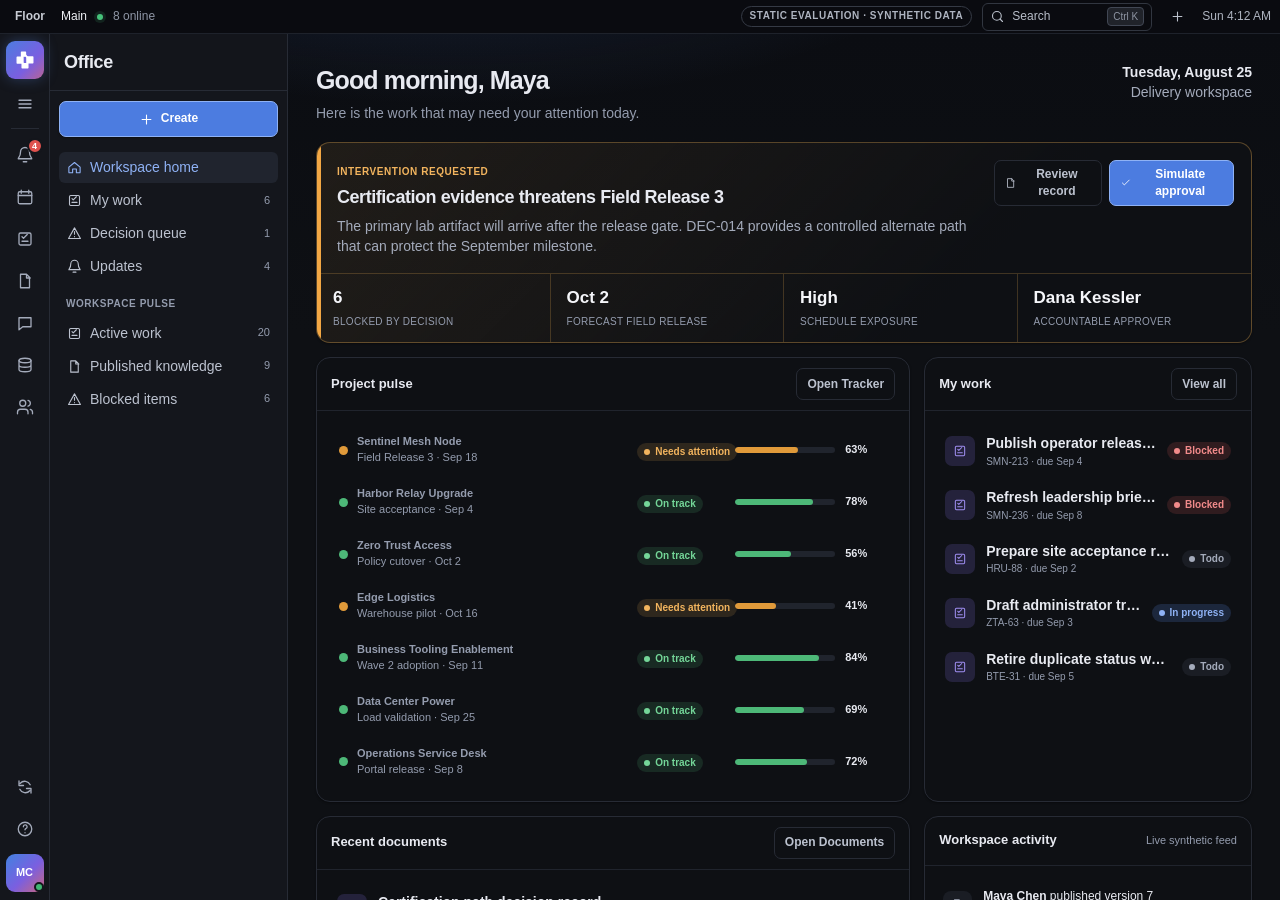
==== commit 5b33ead2: "Restyle Huly evaluation with huly.io-inspired dark branding Rework the static evaluation's visual sy" ====
--- a/huly-demo.html
+++ b/huly-demo.html
@@ -3,7 +3,7 @@
 <head>
   <meta charset="utf-8">
   <meta name="viewport" content="width=device-width, initial-scale=1">
-  <meta name="color-scheme" content="light">
+  <meta name="color-scheme" content="dark">
   <meta http-equiv="Content-Security-Policy" content="default-src 'self'; img-src 'self' data:; style-src 'self' 'unsafe-inline'; script-src 'self'; connect-src 'none'; font-src 'self'; object-src 'none'; base-uri 'none'; form-action 'self'">
   <title>Huly-style Team Workspace — Static Evaluation</title>
   <link rel="stylesheet" href="huly-demo.css">
--- a/huly-demo.css
+++ b/huly-demo.css
@@ -1,42 +1,43 @@
 :root {
-  --ink-950: #17191e;
-  --ink-900: #20232a;
-  --ink-800: #2e323b;
-  --ink-700: #444a57;
-  --ink-600: #5d6472;
-  --ink-500: #626c7a;
-  --ink-400: #6f7987;
-  --ink-300: #c4c9d1;
-  --ink-200: #dfe2e7;
-  --ink-150: #e9ebef;
-  --ink-100: #f1f2f4;
-  --ink-50: #f7f8fa;
-  --paper: #ffffff;
-  --blue-700: #1555b6;
-  --blue-600: #2068cc;
-  --blue-500: #397ee1;
-  --blue-100: #e9f2ff;
-  --blue-50: #f4f8ff;
-  --violet-600: #6d5bd0;
-  --violet-100: #eeeafe;
-  --teal-700: #176f65;
-  --teal-100: #dff4ef;
-  --amber-700: #9b5b08;
-  --amber-100: #fff0d8;
-  --red-700: #a23537;
-  --red-100: #fde8e8;
-  --green-700: #287544;
-  --green-100: #e1f4e7;
-  --shadow-xs: 0 1px 2px rgb(21 24 31 / 5%);
-  --shadow-sm: 0 4px 14px rgb(21 24 31 / 8%);
-  --shadow-md: 0 18px 50px rgb(21 24 31 / 16%);
+  --ink-950: #f5f6fa;
+  --ink-900: #e8eaf1;
+  --ink-800: #d3d7e0;
+  --ink-700: #bcc2cf;
+  --ink-600: #a4abbb;
+  --ink-500: #949cae;
+  --ink-400: #828a9c;
+  --ink-300: #3d4350;
+  --ink-200: #272b35;
+  --ink-150: #20242d;
+  --ink-100: #1a1d24;
+  --ink-50: #14161c;
+  --paper: #0e1014;
+  --blue-700: #8fb2f5;
+  --blue-600: #4c7ce0;
+  --blue-500: #5683da;
+  --blue-100: rgb(86 131 218 / 20%);
+  --blue-50: rgb(86 131 218 / 10%);
+  --violet-600: #a08ff2;
+  --violet-100: rgb(139 118 236 / 18%);
+  --teal-700: #5cd3bb;
+  --teal-100: rgb(64 196 170 / 14%);
+  --amber-700: #f2b45e;
+  --amber-100: rgb(240 176 84 / 14%);
+  --red-700: #f28b8b;
+  --red-100: rgb(240 96 96 / 15%);
+  --green-700: #74d698;
+  --green-100: rgb(84 200 128 / 14%);
+  --coral-500: #ff6a3d;
+  --shadow-xs: 0 1px 2px rgb(0 0 0 / 35%);
+  --shadow-sm: 0 4px 14px rgb(0 0 0 / 45%);
+  --shadow-md: 0 18px 50px rgb(0 0 0 / 60%);
   --radius-sm: 6px;
   --radius-md: 10px;
   --radius-lg: 14px;
   --topbar-height: 34px;
   --rail-width: 50px;
   --panel-width: 238px;
-  --font-ui: "Segoe UI Variable", "Segoe UI", Inter, ui-sans-serif, -apple-system, BlinkMacSystemFont, sans-serif;
+  --font-ui: "Inter", "Inter Variable", "Segoe UI Variable", "Segoe UI", ui-sans-serif, -apple-system, BlinkMacSystemFont, sans-serif;
 }
 
 * {
@@ -115,8 +116,8 @@
   height: var(--topbar-height);
   align-items: center;
   justify-content: space-between;
-  border-bottom: 1px solid #0d0f13;
-  background: #13151a;
+  border-bottom: 1px solid #1e222b;
+  background: #0a0b10;
   color: #eef0f4;
   font-size: 12px;
 }
@@ -259,7 +260,8 @@
 
 .brand-mark {
   margin-bottom: 2px;
-  background: var(--ink-900);
+  background: linear-gradient(135deg, #4c7ce0 0, #7a5fe0 62%, #ff6a3d 145%);
+  box-shadow: 0 0 14px rgb(86 131 218 / 35%);
   color: white;
 }
 
@@ -303,7 +305,7 @@
   place-items: center;
   border: 2px solid var(--ink-50);
   border-radius: 999px;
-  background: var(--red-700);
+  background: #e0524e;
   color: white;
   font-size: 9px;
   font-style: normal;
@@ -317,7 +319,7 @@
 
 .avatar-button {
   margin-top: 2px;
-  background: linear-gradient(135deg, #253a70, #7050b7);
+  background: linear-gradient(135deg, #4c7ce0 10%, #7a5fe0 55%, #ff6a3d 130%);
   color: white;
   font-size: 11px;
   font-weight: 750;
@@ -351,7 +353,7 @@
   align-items: center;
   justify-content: space-between;
   border-bottom: 1px solid var(--ink-200);
-  background: rgb(247 248 250 / 96%);
+  background: rgb(20 22 28 / 92%);
   padding: 0 14px;
   backdrop-filter: blur(8px);
 }
@@ -383,7 +385,7 @@
 }
 
 .primary-action:hover {
-  background: var(--blue-700);
+  background: #5c8ae6;
 }
 
 .primary-action svg {
@@ -461,7 +463,7 @@
 .tree-row.is-active,
 .channel-row:hover,
 .channel-row.is-active {
-  background: #e9edf5;
+  background: #20242e;
   color: var(--ink-950);
 }
 
@@ -496,9 +498,9 @@
   width: 16px;
   height: 16px;
   flex: 0 0 auto;
-  border: 1px solid rgb(0 0 0 / 7%);
+  border: 1px solid rgb(255 255 255 / 14%);
   border-radius: 4px;
-  background: var(--project-color, #dde5f5);
+  background: var(--project-color, #2c3648);
 }
 
 .project-name,
@@ -560,7 +562,7 @@
   justify-content: space-between;
   gap: 16px;
   border-bottom: 1px solid var(--ink-200);
-  background: rgb(255 255 255 / 95%);
+  background: rgb(14 16 20 / 88%);
   padding: 0 18px;
   backdrop-filter: blur(10px);
 }
@@ -618,7 +620,7 @@
 }
 
 .button:hover {
-  background: var(--blue-700);
+  background: #5c8ae6;
 }
 
 .ghost-button {
@@ -641,8 +643,8 @@
 }
 
 .danger-button {
-  border: 1px solid #ecc1c2;
-  background: #fff6f6;
+  border: 1px solid rgb(240 96 96 / 35%);
+  background: rgb(240 96 96 / 12%);
   color: var(--red-700);
 }
 
@@ -751,7 +753,7 @@
 }
 
 .office-page {
-  background: linear-gradient(180deg, #fbfbfc 0, #fff 260px);
+  background: radial-gradient(900px 340px at 16% -10%, rgb(86 131 218 / 20%), transparent 62%), radial-gradient(760px 300px at 86% -14%, rgb(255 106 61 / 12%), transparent 58%), linear-gradient(180deg, #0b0d12 0, var(--paper) 300px);
 }
 
 .office-hero {
@@ -828,8 +830,8 @@
 .priority-callout {
   position: relative;
   overflow: hidden;
-  border-color: #ecd8b8;
-  background: linear-gradient(135deg, #fffaf1, #fff 70%);
+  border-color: rgb(240 176 84 / 32%);
+  background: linear-gradient(135deg, rgb(240 176 84 / 9%), var(--paper) 70%);
 }
 
 .priority-callout::before {
@@ -838,7 +840,7 @@
   bottom: 0;
   left: 0;
   width: 4px;
-  background: #d68a20;
+  background: #f2a744;
   content: "";
 }
 
@@ -873,13 +875,13 @@
 .metric-strip {
   display: grid;
   grid-template-columns: repeat(4, minmax(0, 1fr));
-  border-top: 1px solid #f0e2cc;
+  border-top: 1px solid rgb(240 176 84 / 22%);
 }
 
 .metric {
   min-width: 0;
   padding: 12px 16px;
-  border-right: 1px solid #f0e2cc;
+  border-right: 1px solid rgb(240 176 84 / 22%);
 }
 
 .metric:last-child {
@@ -964,6 +966,7 @@
 }
 
 .progress-track {
+  display: block;
   height: 6px;
   overflow: hidden;
   border-radius: 999px;
@@ -1135,7 +1138,7 @@
 }
 
 .demo-step:hover {
-  border-color: #b7c9e7;
+  border-color: rgb(86 131 218 / 45%);
   background: var(--blue-50);
 }
 
@@ -1147,7 +1150,7 @@
   margin-bottom: 8px;
   border-radius: 7px;
   background: var(--ink-900);
-  color: white;
+  color: var(--paper);
   font-size: 10px;
 }
 
@@ -1316,8 +1319,8 @@
   flex: 0 0 auto;
   place-items: center;
   border-radius: 50%;
-  background: var(--avatar-bg, #dbe5f5);
-  color: var(--avatar-ink, #25365c);
+  background: var(--avatar-bg, #2c3b5e);
+  color: var(--avatar-ink, #c7d6f5);
   font-size: 9px;
   font-weight: 760;
 }
@@ -1385,7 +1388,7 @@
 }
 
 .board-card:hover {
-  border-color: #bcc8da;
+  border-color: #3d4350;
   box-shadow: var(--shadow-sm);
 }
 
@@ -1445,7 +1448,7 @@
 
 .document-content {
   max-width: 850px;
-  color: #343842;
+  color: #ccd2de;
   font-size: 14px;
   line-height: 1.7;
 }
@@ -1778,7 +1781,7 @@
 }
 
 .notification-row.is-unread {
-  background: #fbfdff;
+  background: rgb(86 131 218 / 7%);
 }
 
 .unread-dot {
@@ -1984,7 +1987,7 @@
 }
 
 .drive-card:hover {
-  border-color: #b7c8df;
+  border-color: rgb(86 131 218 / 40%);
   background: var(--blue-50);
 }
 
@@ -2082,7 +2085,7 @@
 }
 
 .member-card:hover {
-  border-color: #b8c9e0;
+  border-color: rgb(86 131 218 / 40%);
   box-shadow: var(--shadow-sm);
   transform: translateY(-1px);
 }
@@ -2144,15 +2147,15 @@
   align-items: center;
   gap: 10px;
   margin-bottom: 24px;
-  border: 1px solid #e7bf82;
+  border: 1px solid rgb(240 176 84 / 38%);
   border-radius: 11px;
-  background: #fff8ec;
+  background: rgb(240 176 84 / 10%);
   padding: 12px;
 }
 
 .document-decision.is-approved {
-  border-color: #a8d2b5;
-  background: #f0faf3;
+  border-color: rgb(84 200 128 / 38%);
+  background: rgb(84 200 128 / 10%);
 }
 
 .document-decision strong,
@@ -2214,18 +2217,18 @@
 }
 
 .drive-card.is-active {
-  border-color: #8eb3e6;
+  border-color: rgb(86 131 218 / 55%);
   background: var(--blue-50);
   box-shadow: inset 0 0 0 1px rgb(32 104 204 / 8%);
 }
 
 .drive-card .drive-icon {
-  background: color-mix(in srgb, var(--drive-color, var(--violet-600)) 14%, white);
+  background: color-mix(in srgb, var(--drive-color, var(--violet-600)) 22%, var(--paper));
   color: var(--drive-color, var(--violet-600));
 }
 
 .tag-red {
-  border-color: #efc2c2;
+  border-color: rgb(240 96 96 / 35%);
   background: var(--red-100);
   color: var(--red-700);
 }
@@ -2272,8 +2275,8 @@
 }
 
 .relationship-card.is-blocked {
-  border-color: #efc2c2;
-  background: #fff7f7;
+  border-color: rgb(240 96 96 / 35%);
+  background: rgb(240 96 96 / 10%);
 }
 
 .relationship-icon,
@@ -2328,7 +2331,7 @@
 .capacity-row:hover,
 .facet-card:hover,
 .quick-create-card:hover {
-  border-color: #b8c9e0;
+  border-color: rgb(86 131 218 / 40%);
   background: var(--blue-50);
 }
 
@@ -2372,15 +2375,15 @@
   align-items: center;
   gap: 12px;
   margin-bottom: 18px;
-  border: 1px solid #e7bf82;
+  border: 1px solid rgb(240 176 84 / 38%);
   border-radius: 11px;
-  background: #fff8ec;
+  background: rgb(240 176 84 / 10%);
   padding: 14px;
 }
 
 .decision-summary.is-approved {
-  border-color: #a8d2b5;
-  background: #f0faf3;
+  border-color: rgb(84 200 128 / 38%);
+  background: rgb(84 200 128 / 10%);
 }
 
 .decision-summary > span:nth-child(2),
@@ -2412,8 +2415,8 @@
 }
 
 .cascade-hero {
-  border-color: #a8d2b5;
-  background: #f0faf3;
+  border-color: rgb(84 200 128 / 38%);
+  background: rgb(84 200 128 / 10%);
 }
 
 .cascade-hero .cascade-check {
@@ -2534,7 +2537,7 @@
 
 .help-callout {
   margin-top: 0;
-  border: 1px solid #bdd3ef;
+  border: 1px solid rgb(86 131 218 / 35%);
 }
 
 .help-callout strong,
@@ -2548,8 +2551,8 @@
 }
 
 .help-callout.warning {
-  border-color: #e7bf82;
-  background: #fff8ec;
+  border-color: rgb(240 176 84 / 38%);
+  background: rgb(240 176 84 / 10%);
 }
 
 .help-steps {
@@ -2650,8 +2653,8 @@
 }
 
 .version-row.is-current {
-  border-color: #a8d2b5;
-  background: #f0faf3;
+  border-color: rgb(84 200 128 / 38%);
+  background: rgb(84 200 128 / 10%);
 }
 
 .version-number {
@@ -2695,7 +2698,7 @@
 .overlay-scrim {
   position: absolute;
   border: 0;
-  background: rgb(20 23 29 / 34%);
+  background: rgb(2 3 5 / 58%);
   inset: 0;
 }
 
@@ -2721,7 +2724,7 @@
   justify-content: space-between;
   gap: 12px;
   border-bottom: 1px solid var(--ink-200);
-  background: rgb(255 255 255 / 96%);
+  background: rgb(14 16 20 / 90%);
   padding: 0 16px;
   backdrop-filter: blur(8px);
 }
@@ -3178,7 +3181,7 @@
   }
 
   .metric:nth-child(-n + 2) {
-    border-bottom: 1px solid #f0e2cc;
+    border-bottom: 1px solid rgb(240 176 84 / 22%);
   }
 
   .document-workspace {
@@ -3244,7 +3247,7 @@
 
   .metric {
     border-right: 0;
-    border-bottom: 1px solid #f0e2cc;
+    border-bottom: 1px solid rgb(240 176 84 / 22%);
   }
 
   .metric:last-child {
